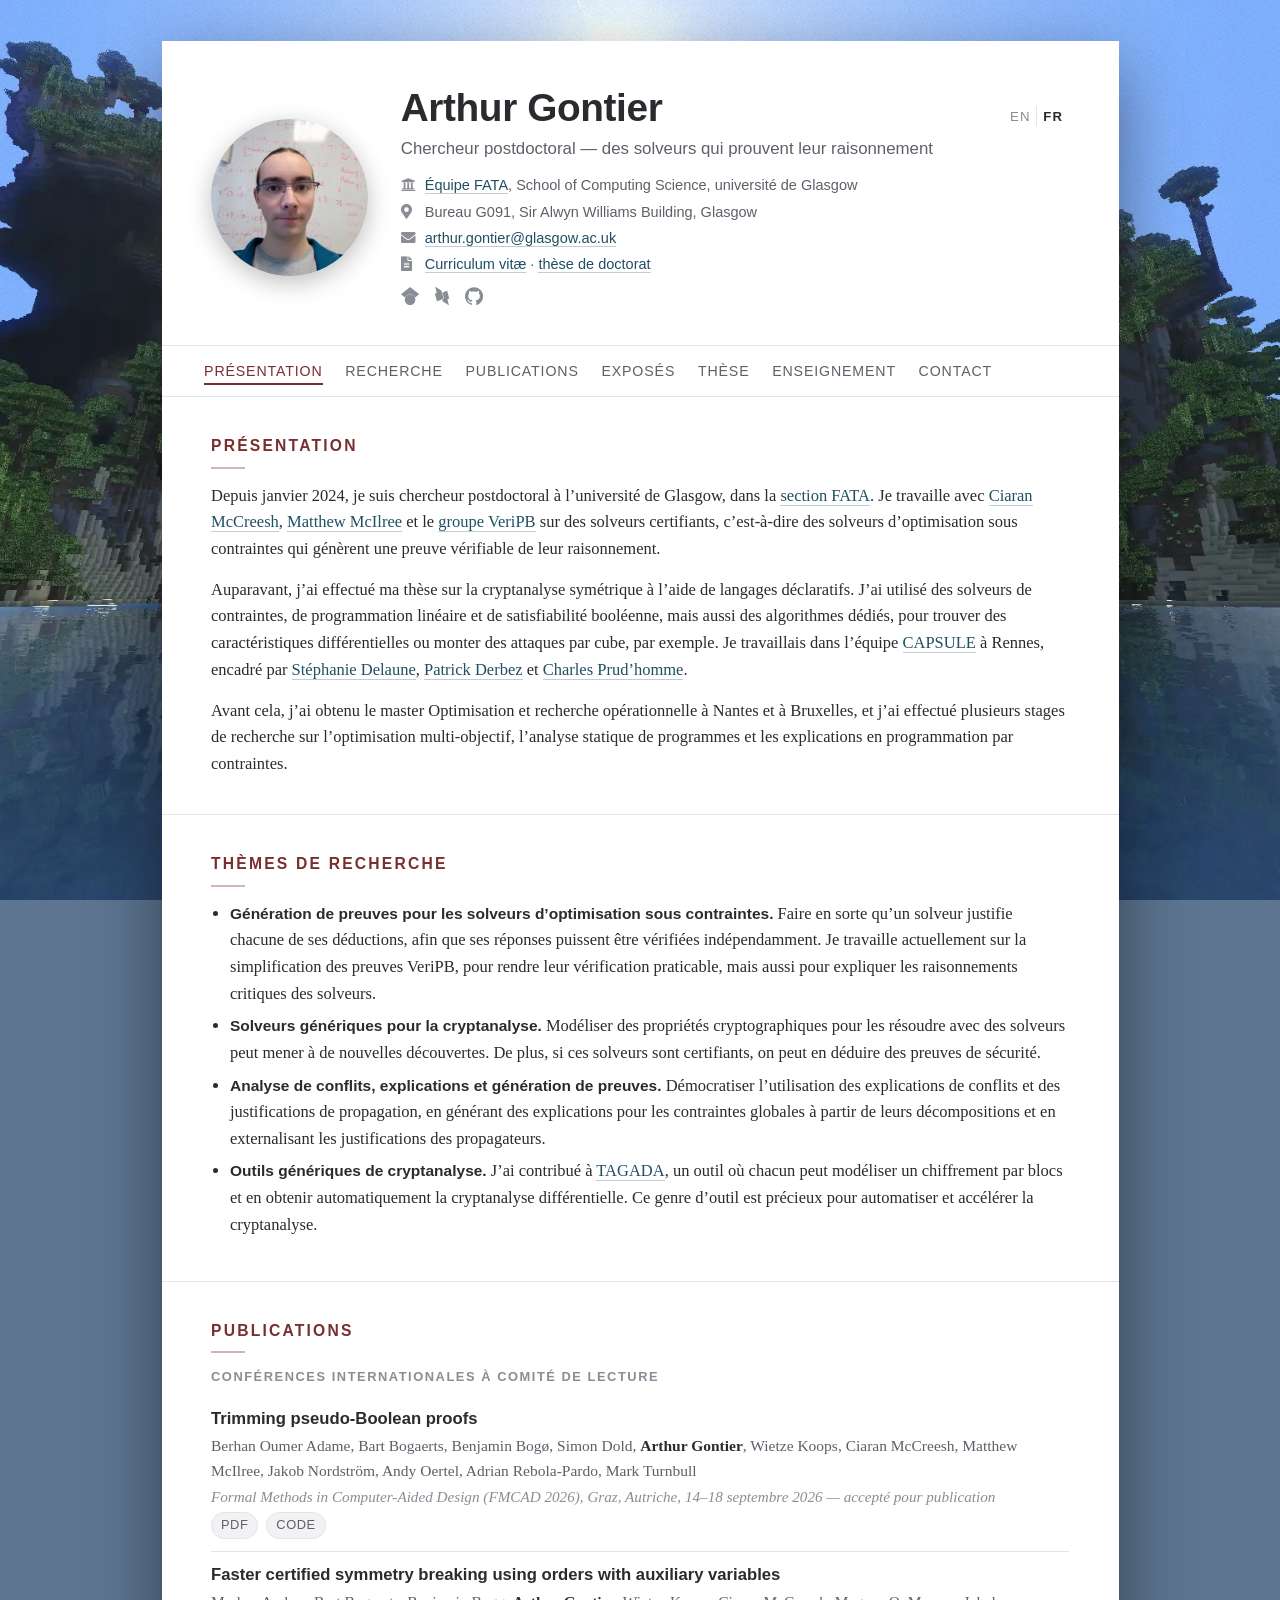
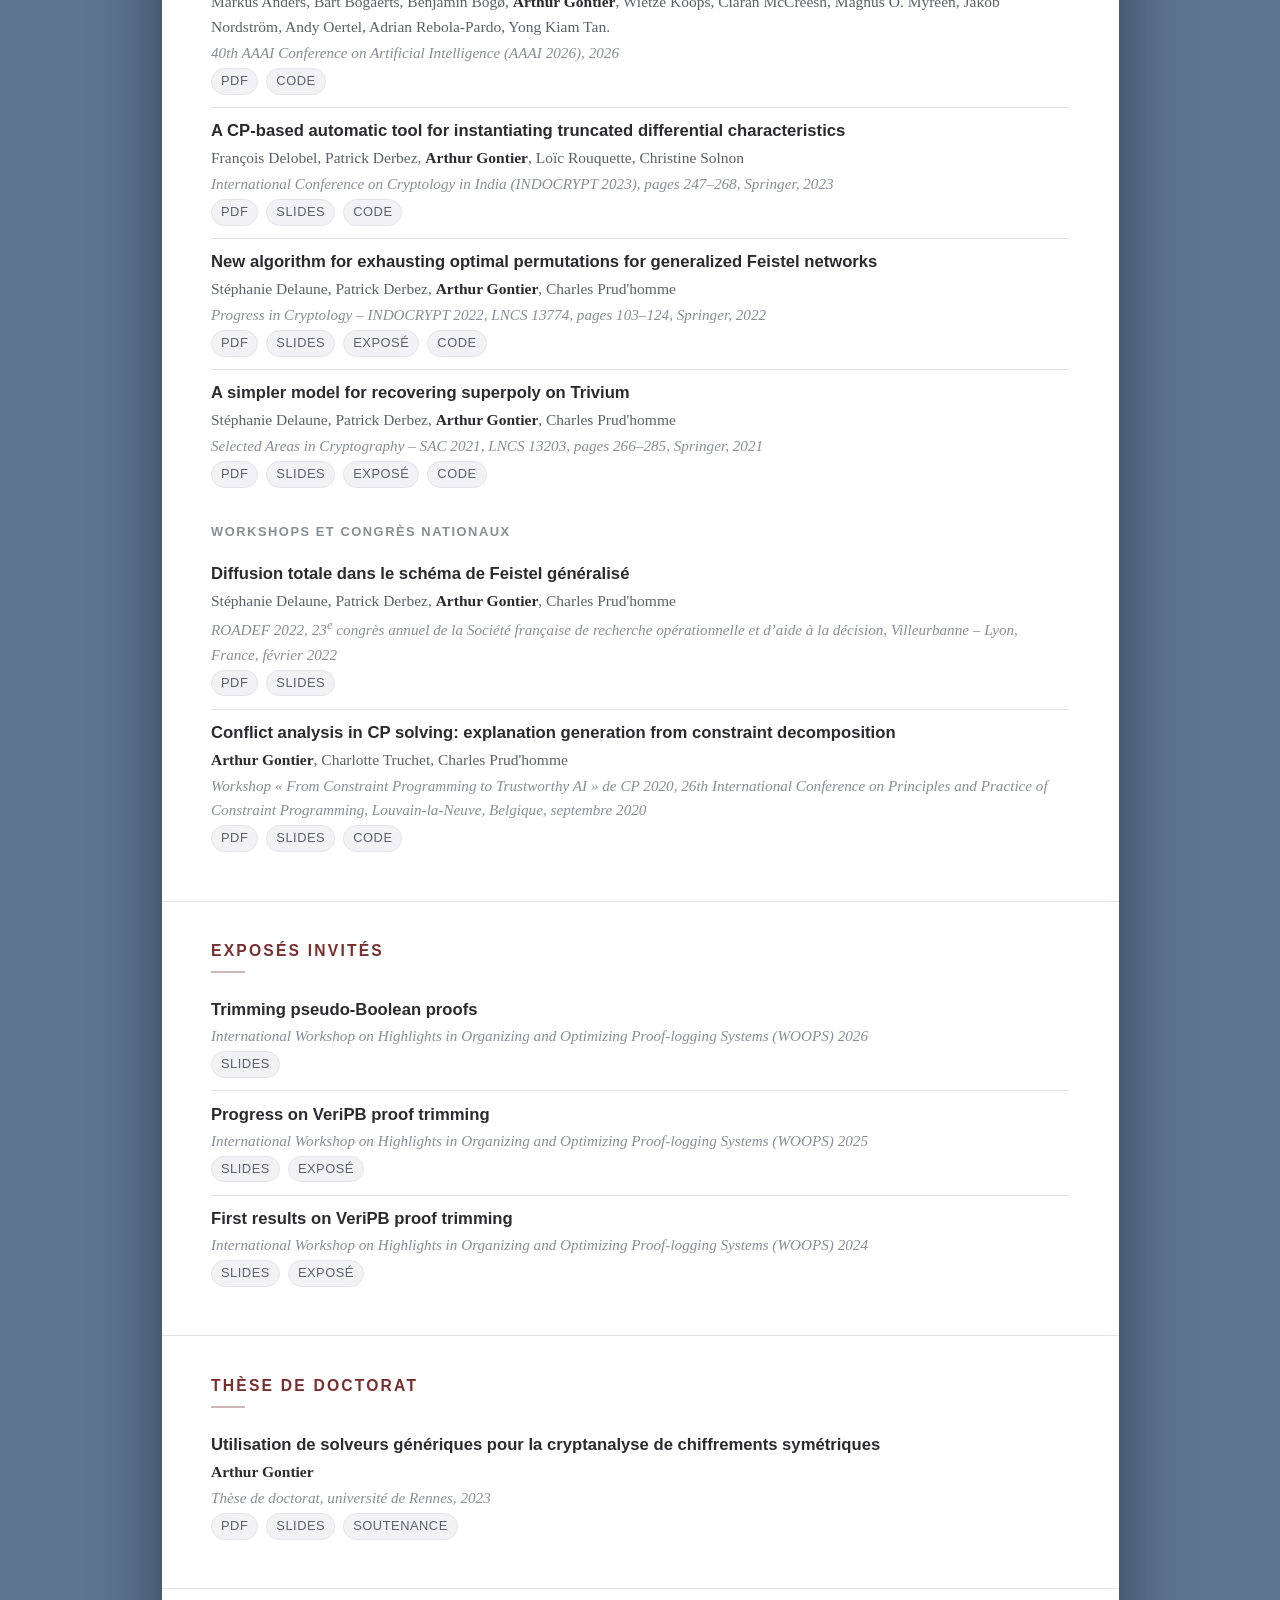
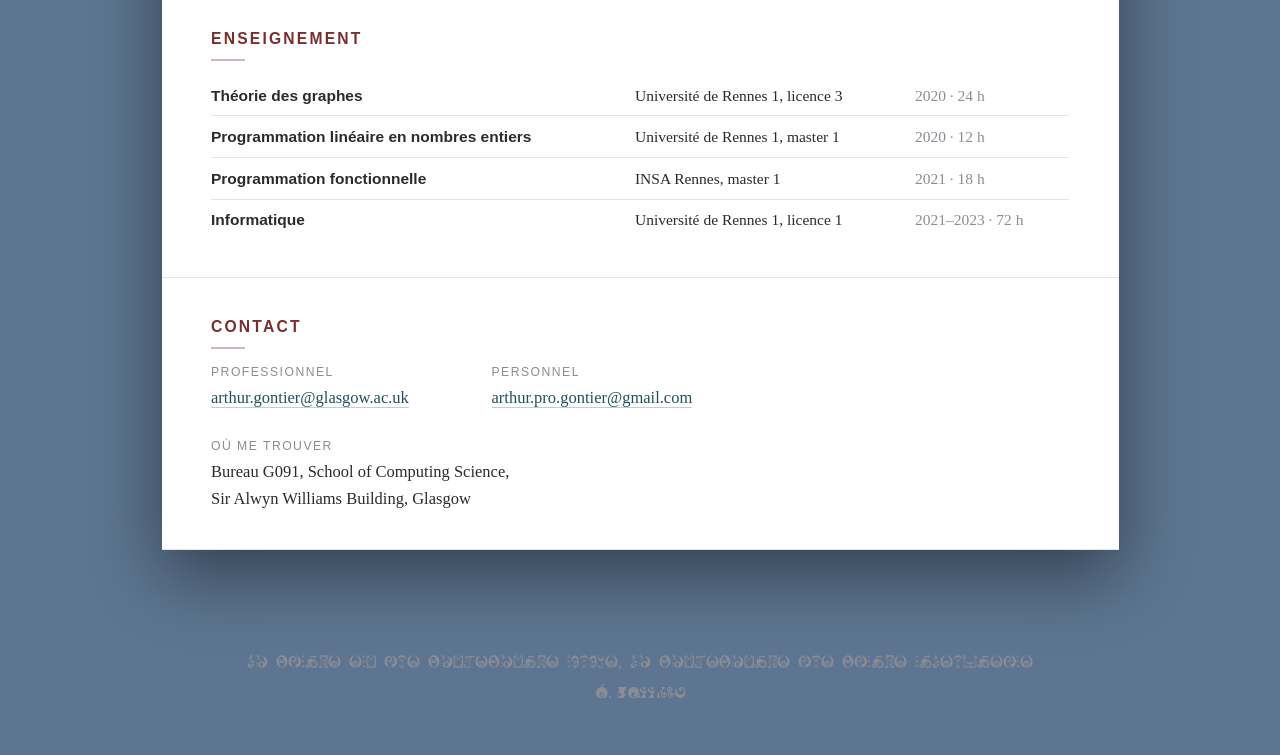
==== fr/index.html @ 50d7ab8a "optims" ====
<!DOCTYPE HTML>
<html lang="fr">
<head>
<title>Arthur Gontier</title>
<meta charset="utf-8" />
<meta name="viewport" content="width=device-width, initial-scale=1" />
<meta name="description" content="Arthur Gontier - chercheur postdoctoral, section FATA, université de Glasgow. Solveurs de contraintes, preuves vérifiables, cryptanalyse." />
<link rel="canonical" href="https://arthurgontierpro.github.io/fr/" />
<link rel="alternate" hreflang="en" href="https://arthurgontierpro.github.io/" />
<link rel="alternate" hreflang="fr" href="https://arthurgontierpro.github.io/fr/" />
<link rel="alternate" hreflang="x-default" href="https://arthurgontierpro.github.io/" />

<meta property="og:type" content="profile" />
<meta property="og:site_name" content="Arthur Gontier" />
<meta property="og:url" content="https://arthurgontierpro.github.io/fr/" />
<meta property="og:title" content="Arthur Gontier" />
<meta property="og:description" content="Chercheur postdoctoral, section FATA, université de Glasgow. Solveurs de contraintes, preuves vérifiables, cryptanalyse." />
<meta property="og:image" content="https://arthurgontierpro.github.io/images/me.jpg" />
<meta property="og:image:width" content="480" />
<meta property="og:image:height" content="360" />
<meta property="og:image:alt" content="Arthur Gontier" />
<meta property="og:locale" content="fr_FR" />
<meta property="og:locale:alternate" content="en_GB" />
<meta property="profile:first_name" content="Arthur" />
<meta property="profile:last_name" content="Gontier" />
<meta name="twitter:card" content="summary" />
<meta name="twitter:title" content="Arthur Gontier" />
<meta name="twitter:description" content="Chercheur postdoctoral, section FATA, université de Glasgow. Solveurs de contraintes, preuves vérifiables, cryptanalyse." />
<meta name="twitter:image" content="https://arthurgontierpro.github.io/images/me.jpg" />
<meta name="twitter:image:alt" content="Arthur Gontier" />

<script>
/* Runs before anything is painted. Adding .js is what switches on the entrance
   animations, so a browser without scripting shows the page as-is instead of a
   blank sheet. The timer is the second half of that guarantee: the reveal
   script at the end of <body> clears it, so if that script never runs to
   completion the page un-hides itself anyway. */
(function (d) {
	var h = d.documentElement;
	h.className = h.className ? h.className + ' js' : 'js';
	window.__revealFailsafe = setTimeout(function () { h.className += ' reveal-all'; }, 3000);
})(document);
</script>

<link rel="stylesheet" href="../assets/css/fontawesome-all.min.css" />
<style>

/* ------------------------------------------------------------------ fonts */

@font-face { font-family: 'mm'; src: url(../assets/css/MadokaMusical.ttf) format('truetype'); font-display: swap; }
@font-face { font-family: 'mr'; src: url(../assets/css/runes.ttf) format('truetype'); font-display: swap; }

/* ------------------------------------------------------------------ base  */

:root {
	--sheet:      #ffffff;
	--ink:        #2b2b2f;
	--ink-soft:   #5d6068;
	--ink-faint:  #8a8d95;
	--rule:       #e3e4e8;
	--accent:     #7a2f2f;
	--accent-alt: #1f4f63;
	--tag:        #f2f2f4;
	--maxw:       58em;
}

* { box-sizing: border-box; }

html { scroll-behavior: smooth; scroll-padding-top: 4.5em; }

body {
	margin: 0;
	/* Painted immediately (average colour of bg.jpg) so the page is never
	   blank while the photo downloads on a slow connection. */
	background-color: #5d7591;
	background-image: url("../assets/css/images/overlay.png"), url("../assets/css/images/bg.jpg");
	background-repeat: repeat, no-repeat;
	background-size: auto, cover;
	background-attachment: fixed;
	background-position: center;
	font-family: Georgia, 'Times New Roman', serif;
	font-size: 16.5px;
	line-height: 1.62;
	color: var(--ink);
	-webkit-text-size-adjust: 100%;
}

/* Serve WebP (~135K vs ~198K) where the browser supports it. Declared as an
   override so browsers without image-set() keep the JPEG above. */
@supports (background-image: image-set(url("../assets/css/images/bg.webp") type("image/webp"))) {
	body {
		background-image:
			url("../assets/css/images/overlay.png"),
			image-set(url("../assets/css/images/bg.webp") type("image/webp"),
			          url("../assets/css/images/bg.jpg")  type("image/jpeg"));
	}
}

/* Phones/tablets: a 1024px-wide copy (~32K WebP / ~52K JPEG) is plenty at these
   viewport sizes, and background-attachment:fixed is dropped because it forces
   a full-screen repaint on every scroll frame on mobile GPUs. */
@media screen and (max-width: 980px) {
	body {
		background-image: url("../assets/css/images/overlay.png"), url("../assets/css/images/bg-small.jpg");
		background-attachment: scroll;
	}
}

@supports (background-image: image-set(url("../assets/css/images/bg.webp") type("image/webp"))) {
	@media screen and (max-width: 980px) {
		body {
			background-image:
				url("../assets/css/images/overlay.png"),
				image-set(url("../assets/css/images/bg-small.webp") type("image/webp"),
				          url("../assets/css/images/bg-small.jpg")  type("image/jpeg"));
		}
	}
}

/* Users who have asked their browser to save data get the flat colour only. */
@media (prefers-reduced-data: reduce) {
	body { background-image: url("../assets/css/images/overlay.png"); }
}

@media screen and (max-width: 736px) { body { font-size: 15.5px; } }

a { color: var(--accent-alt); text-decoration: none; border-bottom: 1px solid rgba(31,79,99,0.28); }
a:hover { color: var(--accent); border-bottom-color: rgba(122,47,47,0.5); }

h1, h2, h3 { font-family: 'Helvetica Neue', Helvetica, Arial, sans-serif; font-weight: 600; letter-spacing: -0.01em; }

/* ------------------------------------------------------------------ shell */

#sheet {
	max-width: var(--maxw);
	margin: 2.5em auto 3.5em auto;
	background: var(--sheet);
	box-shadow: 0 1.5em 4em rgba(0,0,0,0.45);
	transition: opacity 0.9s ease-in-out, transform 0.9s ease-in-out;
}

/* The entrance animations start from opacity:0, so they are applied only once
   the inline head script has set .js on <html>. Without scripting the page is
   simply visible, rather than a permanently blank white sheet. */
html.js #sheet { opacity: 0; transform: translateY(0.6em); }
html.js body.is-ready #sheet { opacity: 1; transform: none; }

@media screen and (max-width: 980px) { #sheet { margin: 0 auto; } }

/* ------------------------------------------------------------------ header */

header.masthead .identity { flex: 1 1 auto; min-width: 0; }

header.masthead {
	display: flex;
	align-items: center;
	gap: 2em;
	padding: 2.75em 3em 2.25em 3em;
	border-bottom: 1px solid var(--rule);
}

header.masthead .portrait {
	position: relative;
	flex: 0 0 auto;
	width: 9.5em;
	height: 9.5em;
	border-radius: 50%;
	overflow: hidden;
	box-shadow: 0 0.4em 1.5em rgba(0,0,0,0.25);
}

header.masthead .portrait img {
	display: block; width: 100%; height: 100%;
	object-fit: cover; object-position: center;
	transition: transform 0.8s ease;
}

header.masthead .portrait:hover img { transform: scale(1.06); }

header.masthead .portrait:after {
	content: ''; position: absolute; inset: 0;
	background: url("../assets/css/images/overlay.png");
	opacity: 0.35; pointer-events: none;
}

header.masthead h1 {
	margin: 0 0 0.15em 0;
	font-size: 2.35em;
	line-height: 1.1;
}

header.masthead .role {
	margin: 0 0 0.7em 0;
	font-family: 'Helvetica Neue', Helvetica, Arial, sans-serif;
	font-size: 1.02em;
	color: var(--ink-soft);
}

header.masthead ul.facts {
	list-style: none;
	margin: 0; padding: 0;
	font-family: 'Helvetica Neue', Helvetica, Arial, sans-serif;
	font-size: 0.88em;
	color: var(--ink-soft);
}

header.masthead ul.facts li { margin: 0.2em 0; }

header.masthead ul.facts li.idlinks { display: flex; align-items: center; gap: 0.95em; margin-top: 0.7em; }

header.masthead ul.facts li.idlinks a {
	display: block;
	border: none;
	color: var(--ink-faint);
	transition: color 0.25s ease, transform 0.25s ease;
}

header.masthead ul.facts li.idlinks a:hover { color: var(--accent); transform: translateY(-2px); }

header.masthead ul.facts li.idlinks svg {
	display: block;
	width: 1.25em;
	height: 1.25em;
	fill: currentColor;
}
header.masthead ul.facts li .fas, header.masthead ul.facts li .far { color: var(--ink-faint); width: 1.2em; margin-right: 0.45em; }

/* ------------------------------------------------------------------ nav */

nav#nav {
	position: sticky; top: 0; z-index: 10;
	display: flex; flex-wrap: wrap;
	gap: 0.25em 1.6em;
	padding: 0.75em 3em;
	background: rgba(255,255,255,0.96);
	backdrop-filter: blur(6px);
	border-bottom: 1px solid var(--rule);
	font-family: 'Helvetica Neue', Helvetica, Arial, sans-serif;
	font-size: 0.86em;
	letter-spacing: 0.06em;
	text-transform: uppercase;
}

nav#nav a {
	position: relative;
	color: var(--ink-soft);
	border: none;
	padding: 0.2em 0;
}

nav#nav a:after {
	content: ''; position: absolute; left: 0; bottom: 0;
	height: 2px; width: 100%;
	background: var(--accent);
	transform: scaleX(0); transform-origin: left;
	transition: transform 0.35s ease;
}

nav#nav a:hover, nav#nav a.active { color: var(--accent); }
nav#nav a:hover:after, nav#nav a.active:after { transform: scaleX(1); }

/* ------------------------------------------------------------------ language switch */

.namerow {
	display: flex;
	align-items: baseline;
	justify-content: space-between;
	gap: 1em;
}

#lang { display: flex; align-items: baseline; flex: 0 0 auto; }

#lang a {
	font-family: 'Helvetica Neue', Helvetica, Arial, sans-serif;
	font-size: 0.8em;
	/* <a> inherits the body line-height where a <button> used the UA default;
	   without this the separator rule between EN and FR grows taller. */
	line-height: normal;
	letter-spacing: 0.08em;
	background: none;
	border: none;
	padding: 0.2em 0.45em;
	color: var(--ink-faint);
	cursor: pointer;
	transition: color 0.25s ease;
}

#lang a + a { border-left: 1px solid var(--rule); }
#lang a:hover { color: var(--accent); border-bottom: none; }
#lang a.active { color: var(--ink); font-weight: 600; }

@media screen and (max-width: 736px) { .namerow { justify-content: center; gap: 0.8em; } }

/* ------------------------------------------------------------------ sections */

section {
	padding: 2.2em 3em;
	border-bottom: 1px solid var(--rule);
	transition: opacity 0.7s ease-out, transform 0.7s ease-out;
}

html.js section { opacity: 0; transform: translateY(1.1em); }
html.js section.revealed { opacity: 1; transform: none; }
html.js body.no-anim section { opacity: 1; transform: none; }

/* Failsafe: armed by the head script, disarmed only when the reveal script has
   run to completion. If that script throws, is blocked, or never loads, this
   shows the whole page a few seconds later instead of leaving it blank. */
html.reveal-all #sheet,
html.reveal-all section { opacity: 1 !important; transform: none !important; }

section > h2 {
	margin: 0 0 0.9em 0;
	font-size: 0.95em;
	text-transform: uppercase;
	letter-spacing: 0.14em;
	color: var(--accent);
}

section > h2:after {
	content: '';
	display: block;
	width: 2.2em; height: 2px;
	margin-top: 0.5em;
	background: var(--accent);
	opacity: 0.35;
}

section p { margin: 0 0 0.85em 0; }
section p:last-child { margin-bottom: 0; }

ul.interests { margin: 0; padding-left: 1.15em; }
ul.interests li { margin: 0.35em 0; }
ul.interests li b { font-family: 'Helvetica Neue', Helvetica, Arial, sans-serif; font-size: 0.94em; }

/* ------------------------------------------------------------------ publications */

ol.pubs { list-style: none; margin: 0; padding: 0; }

/* Group headings inside a section: clearly subordinate to the section's own h2,
   which is why they are smaller and faint rather than accent-coloured. */
section > h3 {
	margin: 1.75em 0 0.6em 0;
	font-family: 'Helvetica Neue', Helvetica, Arial, sans-serif;
	font-weight: 600;
	font-size: 0.78em;
	text-transform: uppercase;
	letter-spacing: 0.12em;
	color: var(--ink-faint);
}

section > h3:first-of-type { margin-top: 0; }

ol.pubs > li {
	position: relative;
	padding: 0.75em 0 0.75em 0;
	border-top: 1px solid var(--rule);
	transition: background 0.25s ease;
}

ol.pubs > li:first-child { border-top: none; }
ol.pubs > li:hover { background: #fbfbfc; }

.pub-title {
	display: block;
	font-family: 'Helvetica Neue', Helvetica, Arial, sans-serif;
	font-weight: 600;
	font-size: 1.01em;
	line-height: 1.35;
	margin-bottom: 0.15em;
}

.pub-authors { display: block; font-size: 0.94em; color: var(--ink-soft); }
.pub-authors .me { color: var(--ink); font-weight: bold; }
.pub-venue { display: block; font-size: 0.92em; color: var(--ink-faint); font-style: italic; margin-top: 0.1em; }

.pub-links { margin-top: 0.4em; font-family: 'Helvetica Neue', Helvetica, Arial, sans-serif; font-size: 0.78em; }

.pub-links a {
	display: inline-block;
	margin: 0.18em 0.35em 0 0;
	padding: 0.15em 0.7em;
	border: 1px solid var(--rule);
	border-radius: 2em;
	background: var(--tag);
	color: var(--ink-soft);
	letter-spacing: 0.04em;
	text-transform: uppercase;
	transition: background 0.2s ease, color 0.2s ease, border-color 0.2s ease, transform 0.2s ease;
}

.pub-links a:hover {
	background: var(--accent);
	border-color: var(--accent);
	color: #fff;
	transform: translateY(-1px);
}

/* ------------------------------------------------------------------ teaching table */

table.teaching { width: 100%; border-collapse: collapse; font-size: 0.94em; }
table.teaching td { padding: 0.5em 0.8em 0.5em 0; border-bottom: 1px solid var(--rule); vertical-align: top; }
table.teaching tr:last-child td { border-bottom: none; }
table.teaching td.course { font-family: 'Helvetica Neue', Helvetica, Arial, sans-serif; font-weight: 600; }
table.teaching td.meta { color: var(--ink-faint); white-space: nowrap; }

/* ------------------------------------------------------------------ contact */

.contact-grid { display: flex; flex-wrap: wrap; gap: 1.5em 3em; }
.contact-grid div { min-width: 14em; }
.contact-grid .label {
	display: block;
	font-family: 'Helvetica Neue', Helvetica, Arial, sans-serif;
	font-size: 0.74em; text-transform: uppercase; letter-spacing: 0.12em;
	color: var(--ink-faint); margin-bottom: 0.2em;
}

/* ------------------------------------------------------------------ footer */

#footer {
	padding: 1.6em 3em 2em 3em;
	text-align: center;
	color: var(--ink-faint);
	font-size: 0.95em;
}

#footer .quote { font-family: 'mm'; line-height: 1.9; }
#footer .quote i { font-family: 'mr'; font-style: normal; }

/* ------------------------------------------------------------------ top link */

#totop {
	position: fixed; right: 1.4em; bottom: 1.4em; z-index: 20;
	width: 2.6em; height: 2.6em; line-height: 2.6em;
	text-align: center;
	background: rgba(0,0,0,0.62);
	color: #fff; border: none; border-radius: 50%;
	opacity: 0; pointer-events: none;
	transition: opacity 0.4s ease, transform 0.4s ease, background 0.25s ease;
	transform: translateY(0.6em);
}

#totop.show { opacity: 1; pointer-events: auto; transform: none; }
#totop:hover { background: var(--accent); color: #fff; }

/* ------------------------------------------------------------------ small screens */

@media screen and (max-width: 736px) {
	header.masthead { flex-direction: column; text-align: center; gap: 1.2em; padding: 2em 1.5em 1.5em 1.5em; }
	header.masthead ul.facts { text-align: left; display: inline-block; }
	nav#nav { padding: 0.6em 1.5em; gap: 0.2em 1.1em; font-size: 0.78em; }
	section, #footer { padding-left: 1.5em; padding-right: 1.5em; }
}

@media (prefers-reduced-motion: reduce) {
	html { scroll-behavior: auto; }
	html #sheet, html section,
	html.js #sheet, html.js section { transition: none; opacity: 1; transform: none; }
}

</style>
</head>
<body class="is-preload">

<div id="sheet">

	<!-- Masthead -->
	<header class="masthead">
		<div class="portrait"><picture>
			<source srcset="../images/me.webp" type="image/webp" />
			<img src="../images/me.jpg" alt="Arthur Gontier" width="480" height="360" decoding="async" />
		</picture></div>
		<div class="identity">
			<div class="namerow">
				<h1>Arthur Gontier</h1>
				<span id="lang"><a href="../" hreflang="en">EN</a><a href="./" hreflang="fr" class="active" aria-current="page">FR</a></span>
			</div>
			<p class="role">Chercheur postdoctoral &mdash; des solveurs qui prouvent leur raisonnement</p>
			<ul class="facts">
				<li><span class="fas fa-university"></span><a href="https://www.gla.ac.uk/schools/computing/research/researchsections/fata-section/">&Eacute;quipe FATA</a>, School of Computing Science, universit&eacute; de Glasgow</li>
				<li><span class="fas fa-map-marker-alt"></span>Bureau G091, Sir Alwyn Williams Building, Glasgow</li>
				<li><span class="fas fa-envelope"></span><a href="mailto:arthur.gontier@glasgow.ac.uk">arthur.gontier@glasgow.ac.uk</a></li>
				<li><span class="fas fa-file-alt"></span><a href="../pdf/CV.pdf">Curriculum vit&aelig;</a> &middot; <a href="https://ged.univ-rennes1.fr/nuxeo/site/esupversions/d53e58d8-c471-46ff-90b6-c5138ef141b2?inline">th&egrave;se de doctorat</a></li>
				<li class="idlinks">
					<a href="https://scholar.google.com/citations?user=yz2kLeUAAAAJ&amp;hl=fr&amp;oi=ao" title="Google Scholar" aria-label="Google Scholar"><svg viewBox="0 0 24 24" role="img" aria-hidden="true" focusable="false"><path d="M5.242 13.769L0 9.5 12 0l12 9.5-5.242 4.269C17.548 11.249 14.978 9.5 12 9.5c-2.977 0-5.548 1.748-6.758 4.269zM12 10a7 7 0 1 0 0 14 7 7 0 0 0 0-14z"/></svg></a>
					<a href="https://dblp.org/pid/303/4357.html" title="DBLP" aria-label="DBLP"><svg viewBox="0 0 24 24" role="img" aria-hidden="true" focusable="false"><path d="M3.075.002c-.096.013-.154.092-.094.31L4.97 7.73 3.1 8.6s-.56.26-.4.85l2.45 9.159s.16.59.72.33l6.169-2.869 1.3-.61s.52-.24.42-.79l-.01-.06-1.13-4.22-.658-2.45-.672-2.49v-.04s-.16-.59-.84-1L3.5.141s-.265-.16-.425-.139zM18.324 5.03a.724.724 0 0 0-.193.06l-5.602 2.6.862 3.2 1.09 4.08.01.06c.05.47-.411.79-.411.79l-1.88.87.5 1.89.04.1c.07.17.28.6.81.91l6.95 4.269s.68.41.52-.17l-1.981-7.4 1.861-.86s.56-.26.4-.85L18.85 5.42s-.116-.452-.526-.39z"/></svg></a>
					<a href="https://github.com/ArthurGontierPro" title="GitHub" aria-label="GitHub"><svg viewBox="0 0 24 24" role="img" aria-hidden="true" focusable="false"><path d="M12 .297c-6.63 0-12 5.373-12 12 0 5.303 3.438 9.8 8.205 11.385.6.113.82-.258.82-.577 0-.285-.01-1.04-.015-2.04-3.338.724-4.042-1.61-4.042-1.61C4.422 18.07 3.633 17.7 3.633 17.7c-1.087-.744.084-.729.084-.729 1.205.084 1.838 1.236 1.838 1.236 1.07 1.835 2.809 1.305 3.495.998.108-.776.417-1.305.76-1.605-2.665-.3-5.466-1.332-5.466-5.93 0-1.31.465-2.38 1.235-3.22-.135-.303-.54-1.523.105-3.176 0 0 1.005-.322 3.3 1.23.96-.267 1.98-.399 3-.405 1.02.006 2.04.138 3 .405 2.28-1.552 3.285-1.23 3.285-1.23.645 1.653.24 2.873.12 3.176.765.84 1.23 1.91 1.23 3.22 0 4.61-2.805 5.625-5.475 5.92.42.36.81 1.096.81 2.22 0 1.606-.015 2.896-.015 3.286 0 .315.21.69.825.57C20.565 22.092 24 17.592 24 12.297c0-6.627-5.373-12-12-12"/></svg></a>
				</li>
			</ul>
		</div>
	</header>

	<!-- Nav -->
	<nav id="nav">
		<a href="#about">Pr&eacute;sentation</a>
		<a href="#research">Recherche</a>
		<a href="#publications">Publications</a>
		<a href="#talks">Expos&eacute;s</a>
		<a href="#phd">Th&egrave;se</a>
		<a href="#teaching">Enseignement</a>
		<a href="#contact">Contact</a>
	</nav>

	<!-- About -->
	<section id="about">
		<h2>Pr&eacute;sentation</h2>
		<p>Depuis janvier 2024, je suis chercheur postdoctoral &agrave; l&rsquo;universit&eacute; de Glasgow, dans la <a href="https://www.gla.ac.uk/schools/computing/research/researchsections/fata-section/">section FATA</a>. Je travaille avec <a href="https://ciaranm.github.io/">Ciaran McCreesh</a>, <a href="https://matthewmcilree.com/">Matthew McIlree</a> et le <a href="https://veripb.github.io/">groupe VeriPB</a> sur des solveurs certifiants, c&rsquo;est-&agrave;-dire des solveurs d&rsquo;optimisation sous contraintes qui g&eacute;n&egrave;rent une preuve v&eacute;rifiable de leur raisonnement.</p>
		<p>Auparavant, j&rsquo;ai effectu&eacute; ma th&egrave;se sur la cryptanalyse sym&eacute;trique &agrave; l&rsquo;aide de langages d&eacute;claratifs. J&rsquo;ai utilis&eacute; des solveurs de contraintes, de programmation lin&eacute;aire et de satisfiabilit&eacute; bool&eacute;enne, mais aussi des algorithmes d&eacute;di&eacute;s, pour trouver des caract&eacute;ristiques diff&eacute;rentielles ou monter des attaques par cube, par exemple. Je travaillais dans l&rsquo;&eacute;quipe <a href="https://team.inria.fr/capsule/">CAPSULE</a> &agrave; Rennes, encadr&eacute; par <a href="https://people.irisa.fr/Stephanie.Delaune/">St&eacute;phanie Delaune</a>, <a href="http://people.irisa.fr/Patrick.Derbez/">Patrick Derbez</a> et <a href="https://cprudhom.github.io/">Charles Prud&rsquo;homme</a>.</p>
		<p>Avant cela, j&rsquo;ai obtenu le master Optimisation et recherche op&eacute;rationnelle &agrave; Nantes et &agrave; Bruxelles, et j&rsquo;ai effectu&eacute; plusieurs stages de recherche sur l&rsquo;optimisation multi-objectif, l&rsquo;analyse statique de programmes et les explications en programmation par contraintes.</p>
	</section>

	<!-- Research -->
	<section id="research">
		<h2>Th&egrave;mes de recherche</h2>
		<ul class="interests">
			<li><b>G&eacute;n&eacute;ration de preuves pour les solveurs d&rsquo;optimisation sous contraintes.</b> Faire en sorte qu&rsquo;un solveur justifie chacune de ses d&eacute;ductions, afin que ses r&eacute;ponses puissent &ecirc;tre v&eacute;rifi&eacute;es ind&eacute;pendamment. Je travaille actuellement sur la simplification des preuves VeriPB, pour rendre leur v&eacute;rification praticable, mais aussi pour expliquer les raisonnements critiques des solveurs.</li>
			<li><b>Solveurs g&eacute;n&eacute;riques pour la cryptanalyse.</b> Mod&eacute;liser des propri&eacute;t&eacute;s cryptographiques pour les r&eacute;soudre avec des solveurs peut mener &agrave; de nouvelles d&eacute;couvertes. De plus, si ces solveurs sont certifiants, on peut en d&eacute;duire des preuves de s&eacute;curit&eacute;.</li>
			<li><b>Analyse de conflits, explications et g&eacute;n&eacute;ration de preuves.</b> D&eacute;mocratiser l&rsquo;utilisation des explications de conflits et des justifications de propagation, en g&eacute;n&eacute;rant des explications pour les contraintes globales &agrave; partir de leurs d&eacute;compositions et en externalisant les justifications des propagateurs.</li>
			<li><b>Outils g&eacute;n&eacute;riques de cryptanalyse.</b> J&rsquo;ai contribu&eacute; &agrave; <a href="https://gitlab.limos.fr/iia_lulibral/tagada">TAGADA</a>, un outil o&ugrave; chacun peut mod&eacute;liser un chiffrement par blocs et en obtenir automatiquement la cryptanalyse diff&eacute;rentielle. Ce genre d&rsquo;outil est pr&eacute;cieux pour automatiser et acc&eacute;l&eacute;rer la cryptanalyse.</li>
		</ul>
	</section>

	<!-- Publications -->
	<section id="publications">
		<h2>Publications</h2>

		<h3>Conf&eacute;rences internationales &agrave; comit&eacute; de lecture</h3>
		<ol class="pubs">

			<li>
				<span class="pub-title">Trimming pseudo-Boolean proofs</span>
				<span class="pub-authors">Berhan Oumer Adame, Bart Bogaerts, Benjamin Bog&oslash;, Simon Dold, <span class="me">Arthur Gontier</span>, Wietze Koops, Ciaran McCreesh, Matthew McIlree, Jakob Nordstr&ouml;m, Andy Oertel, Adrian Rebola&#8209;Pardo, Mark Turnbull</span>
				<span class="pub-venue">Formal Methods in Computer-Aided Design (FMCAD 2026), Graz, Autriche, 14&ndash;18 septembre 2026 &mdash; accept&eacute; pour publication</span>
				<span class="pub-links">
					<a href="https://jakobnordstrom.se/docs/publications/TrimmingPseudo-BooleanProofs_FMCAD.pdf">pdf</a>
					<a href="https://zenodo.org/records/20136181">code</a>
				</span>
			</li>

			<li>
				<span class="pub-title">Faster certified symmetry breaking using orders with auxiliary variables</span>
				<span class="pub-authors">Markus Anders, Bart Bogaerts, Benjamin Bog&oslash;, <span class="me">Arthur Gontier</span>, Wietze Koops, Ciaran McCreesh, Magnus O. Myreen, Jakob Nordstr&ouml;m, Andy Oertel, Adrian Rebola&#8209;Pardo, Yong Kiam Tan.</span>
				<span class="pub-venue">40th AAAI Conference on Artificial Intelligence (AAAI 2026), 2026</span>
				<span class="pub-links">
					<a href="https://ciaranm.github.io/papers/aaai2026-symmetries.pdf">pdf</a>
					<a href="https://github.com/markusa4/satsuma">code</a>
				</span>
			</li>

			<li>
				<span class="pub-title">A CP-based automatic tool for instantiating truncated differential characteristics</span>
				<span class="pub-authors">Fran&ccedil;ois Delobel, Patrick Derbez, <span class="me">Arthur Gontier</span>, Lo&iuml;c Rouquette, Christine Solnon</span>
				<span class="pub-venue">International Conference on Cryptology in India (INDOCRYPT 2023), pages 247&ndash;268, Springer, 2023</span>
				<span class="pub-links">
					<a href="https://eprint.iacr.org/2023/1831.pdf">pdf</a>
					<a href="../pdf/Slides2023TAGADA.pdf">slides</a>
					<a href="https://gitlab.com/tagada-framework/tagada">code</a>
				</span>
			</li>

			<li>
				<span class="pub-title">New algorithm for exhausting optimal permutations for generalized Feistel networks</span>
				<span class="pub-authors">St&eacute;phanie Delaune, Patrick Derbez, <span class="me">Arthur Gontier</span>, Charles Prud'homme</span>
				<span class="pub-venue">Progress in Cryptology &ndash; INDOCRYPT 2022, LNCS 13774, pages 103&ndash;124, Springer, 2022</span>
				<span class="pub-links">
					<a href="https://eprint.iacr.org/2023/023.pdf">pdf</a>
					<a href="../pdf/Slides2022Feistel.pdf">slides</a>
					<a href="https://www.youtube.com/live/6canW5at3e4?feature=share&amp;t=1534">exposé</a>
					<a href="https://gitlab.inria.fr/agontier/ANewAlgoForGFN">code</a>
				</span>
			</li>

			<li>
				<span class="pub-title">A simpler model for recovering superpoly on Trivium</span>
				<span class="pub-authors">St&eacute;phanie Delaune, Patrick Derbez, <span class="me">Arthur Gontier</span>, Charles Prud'homme</span>
				<span class="pub-venue">Selected Areas in Cryptography &ndash; SAC 2021, LNCS 13203, pages 266&ndash;285, Springer, 2021</span>
				<span class="pub-links">
					<a href="https://eprint.iacr.org/2021/1191.pdf">pdf</a>
					<a href="../pdf/Slides2021Trivium.pdf">slides</a>
					<a href="https://youtu.be/UV7X9zJOJsw">exposé</a>
					<a href="https://gitlab.inria.fr/agontier/trivium-superpoly">code</a>
				</span>
			</li>

		</ol>

		<h3>Workshops et congr&egrave;s nationaux</h3>
		<ol class="pubs">

			<li>
				<span class="pub-title">Diffusion totale dans le sch&eacute;ma de Feistel g&eacute;n&eacute;ralis&eacute;</span>
				<span class="pub-authors">St&eacute;phanie Delaune, Patrick Derbez, <span class="me">Arthur Gontier</span>, Charles Prud'homme</span>
				<span class="pub-venue">ROADEF 2022, 23<sup>e</sup> congr&egrave;s annuel de la Soci&eacute;t&eacute; fran&ccedil;aise de recherche op&eacute;rationnelle et d&rsquo;aide &agrave; la d&eacute;cision, Villeurbanne &ndash; Lyon, France, f&eacute;vrier 2022</span>
				<span class="pub-links">
					<a href="https://hal.science/hal-03595277v1/document">pdf</a>
					<a href="../pdf/Slides2022ROADEF.pdf">slides</a>
				</span>
			</li>

			<li>
				<span class="pub-title">Conflict analysis in CP solving: explanation generation from constraint decomposition</span>
				<span class="pub-authors"><span class="me">Arthur Gontier</span>, Charlotte Truchet, Charles Prud'homme</span>
				<span class="pub-venue">Workshop &laquo;&nbsp;From Constraint Programming to Trustworthy AI&nbsp;&raquo; de CP 2020, 26th International Conference on Principles and Practice of Constraint Programming, Louvain-la-Neuve, Belgique, septembre 2020</span>
				<span class="pub-links">
					<a href="https://hal.science/hal-03179630v1/document">pdf</a>
					<a href="../pdf/Slides2023ROADEF.pdf">slides</a>
					<a href="https://github.com/ArthurGontierPro/Explaining-Global-Constraints-from-Decompositions">code</a>
				</span>
			</li>

		</ol>
	</section>

	<!-- Talks -->
	<section id="talks">
		<h2>Expos&eacute;s invit&eacute;s</h2>
		<ol class="pubs">
			<li>
				<span class="pub-title">Trimming pseudo-Boolean proofs</span>
				<span class="pub-venue">International Workshop on Highlights in Organizing and Optimizing Proof-logging Systems (WOOPS) 2026</span>
				<span class="pub-links">
					<a href="../pdf/Slides2026WOOPS.pdf">slides</a>
				</span>
			</li>
			<li>
				<span class="pub-title">Progress on VeriPB proof trimming</span>
				<span class="pub-venue">International Workshop on Highlights in Organizing and Optimizing Proof-logging Systems (WOOPS) 2025</span>
				<span class="pub-links">
					<a href="https://jakobnordstrom.se/WHOOPS25/slides/ArthurGontier.pdf">slides</a>
					<a href="https://youtu.be/LCgSG3CgfSI?si=UosExFefs8ZayO6G">exposé</a>
				</span>
			</li>
			<li>
				<span class="pub-title">First results on VeriPB proof trimming</span>
				<span class="pub-venue">International Workshop on Highlights in Organizing and Optimizing Proof-logging Systems (WOOPS) 2024</span>
				<span class="pub-links">
					<a href="https://jakobnordstrom.se/WHOOPS24/slides/ArthurGontier.pdf">slides</a>
					<a href="https://youtu.be/nCRxQUi-xrs?si=h8WxoOQUjxHEijkP">exposé</a>
				</span>
			</li>
		</ol>
	</section>

	<!-- PhD -->
	<section id="phd">
		<h2>Th&egrave;se de doctorat</h2>
		<ol class="pubs">
			<li>
				<span class="pub-title">Utilisation de solveurs g&eacute;n&eacute;riques pour la cryptanalyse de chiffrements sym&eacute;triques</span>
				<span class="pub-authors"><span class="me">Arthur Gontier</span></span>
				<span class="pub-venue">Th&egrave;se de doctorat, universit&eacute; de Rennes, 2023</span>
				<span class="pub-links">
					<a href="https://ged.univ-rennes1.fr/nuxeo/site/esupversions/d53e58d8-c471-46ff-90b6-c5138ef141b2?inline">pdf</a>
					<a href="../pdf/Slides2023PhD.pdf">slides</a>
					<a href="https://www.youtube.com/live/4HPEH43bKuc?si=TzZlYB9girkBYrjC&amp;t=4254">soutenance</a>
				</span>
			</li>
		</ol>
	</section>

	<!-- Teaching -->
	<section id="teaching">
		<h2>Enseignement</h2>
		<table class="teaching">
			<tr><td class="course">Th&eacute;orie des graphes</td><td>Universit&eacute; de Rennes 1, licence 3</td><td class="meta">2020 &middot; 24 h</td></tr>
			<tr><td class="course">Programmation lin&eacute;aire en nombres entiers</td><td>Universit&eacute; de Rennes 1, master 1</td><td class="meta">2020 &middot; 12 h</td></tr>
			<tr><td class="course">Programmation fonctionnelle</td><td>INSA Rennes, master 1</td><td class="meta">2021 &middot; 18 h</td></tr>
			<tr><td class="course">Informatique</td><td>Universit&eacute; de Rennes 1, licence 1</td><td class="meta">2021&ndash;2023 &middot; 72 h</td></tr>
		</table>
	</section>

	<!-- Contact -->
	<section id="contact">
		<h2>Contact</h2>
		<div class="contact-grid">
			<div>
				<span class="label">Professionnel</span>
				<a href="mailto:arthur.gontier@glasgow.ac.uk">arthur.gontier@glasgow.ac.uk</a>
			</div>
			<div>
				<span class="label">Personnel</span>
				<a href="mailto:arthur.pro.gontier@gmail.com">arthur.pro.gontier@gmail.com</a>
			</div>
			<div>
				<span class="label">O&ugrave; me trouver</span>
				<span>Bureau G091, School of Computing Science,<br />Sir Alwyn Williams Building, Glasgow</span>
			</div>
		</div>
	</section>
</div>
	<!-- Footer -->
	<div id="footer">
		<p class="quote">La musike est une mathematike sonore, la mathematike une musike silencieuse<br /><i>&Eacute;. Herriot</i></p>
	</div>

<a href="#" id="totop" class="fas fa-chevron-up" aria-label="Haut de page"></a>

<script>
(function () {
	var body = document.body;

	// Fade the sheet in. This script sits at the end of <body>, so the document is
	// already parsed; waiting for `load` would keep the page hidden behind any
	// slow image or webfont.
	setTimeout(function () { body.classList.remove('is-preload'); body.classList.add('is-ready'); }, 60);

	var sections = Array.prototype.slice.call(document.querySelectorAll('section'));
	var links = Array.prototype.slice.call(document.querySelectorAll('#nav a'));
	var totop = document.getElementById('totop');

	// Reveal sections as they scroll into view.
	if ('IntersectionObserver' in window) {
		var reveal = new IntersectionObserver(function (entries) {
			entries.forEach(function (e) {
				if (e.isIntersecting) { e.target.classList.add('revealed'); reveal.unobserve(e.target); }
			});
		}, { rootMargin: '0px 0px -8% 0px', threshold: 0.06 });
		sections.forEach(function (s) { reveal.observe(s); });
	} else {
		body.classList.add('no-anim');
	}

	// Highlight the section currently being read.
	function sync() {
		var line = window.innerHeight * 0.28;
		var current = sections[0];
		sections.forEach(function (s) { if (s.getBoundingClientRect().top <= line) current = s; });
		links.forEach(function (a) { a.classList.toggle('active', a.getAttribute('href') === '#' + current.id); });
		totop.classList.toggle('show', window.scrollY > 400);
	}

	var ticking = false;
	window.addEventListener('scroll', function () {
		if (ticking) return;
		ticking = true;
		window.requestAnimationFrame(function () { sync(); ticking = false; });
	}, { passive: true });
	window.addEventListener('resize', sync);
	sync();

	totop.addEventListener('click', function (e) {
		e.preventDefault();
		window.scrollTo({ top: 0, behavior: 'smooth' });
	});

	// Everything set up: the page can no longer get stuck hidden.
	clearTimeout(window.__revealFailsafe);
})();
</script>

</body>
</html>
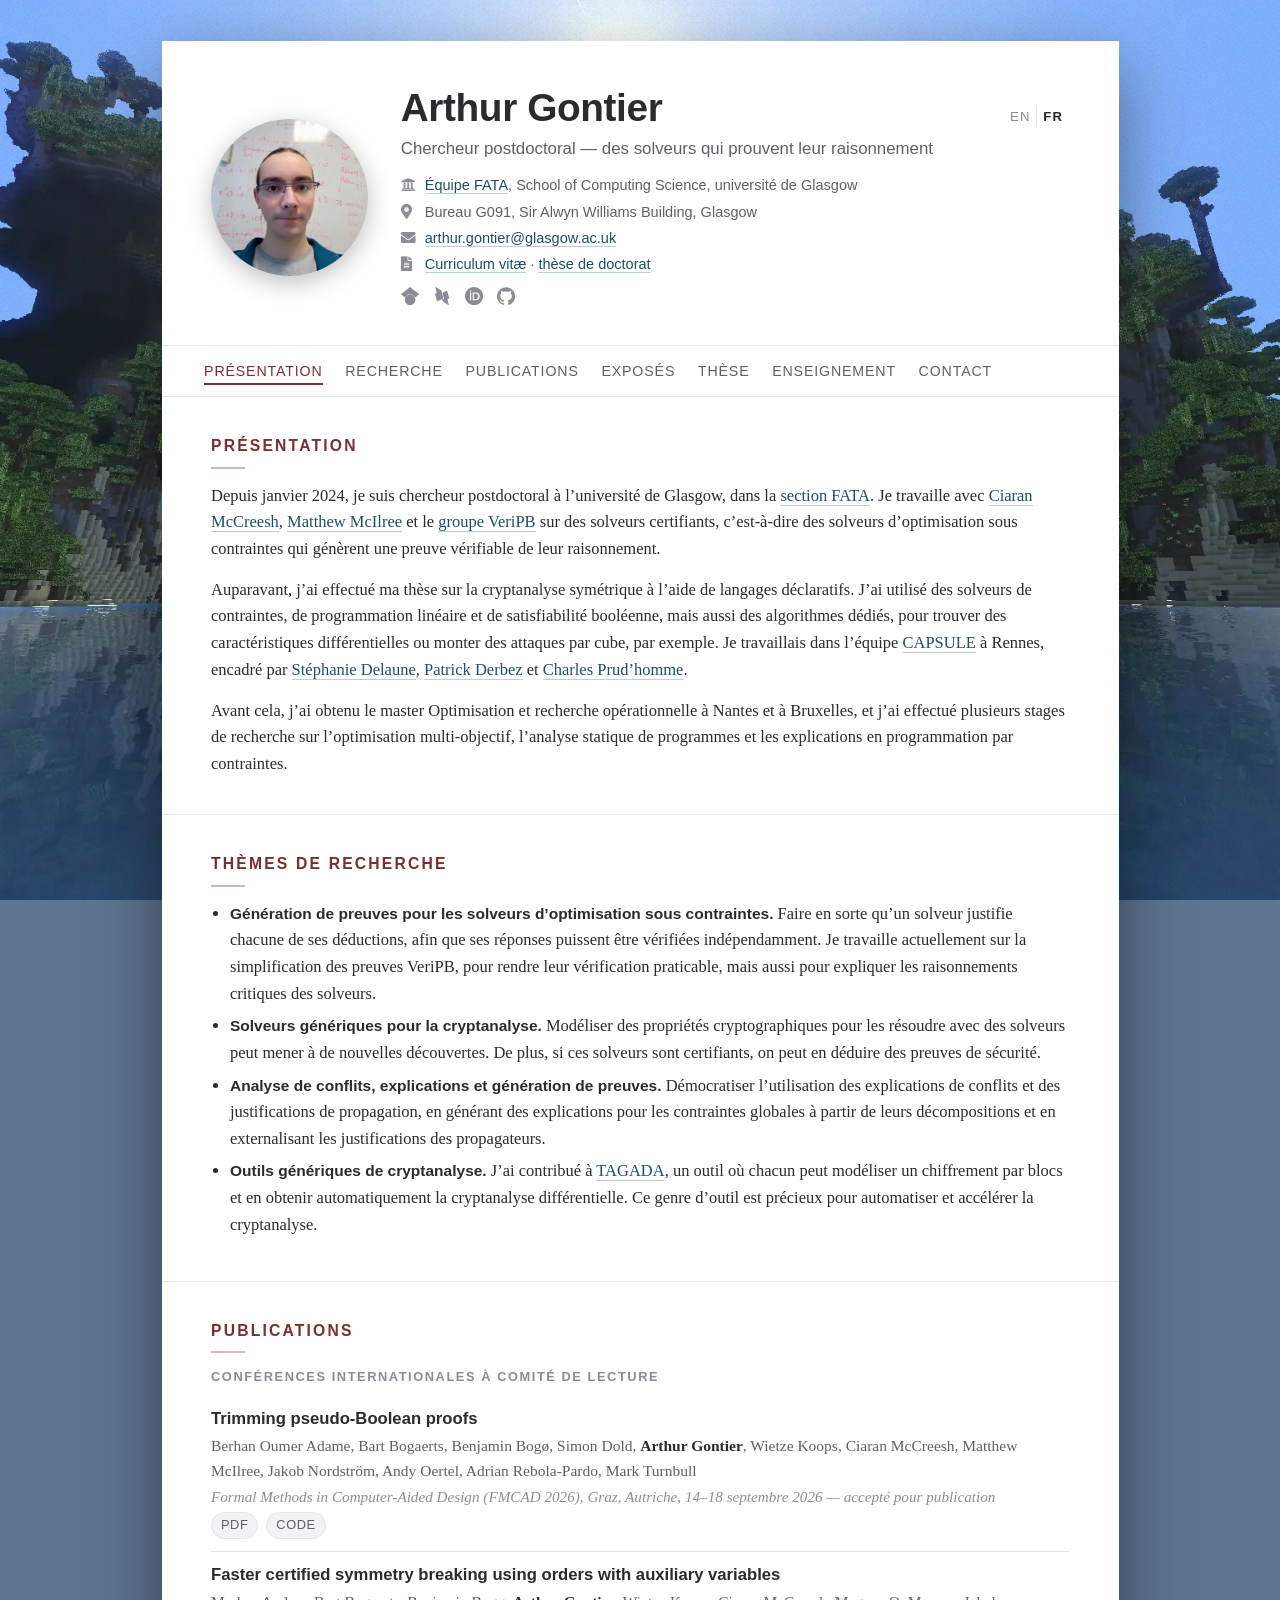
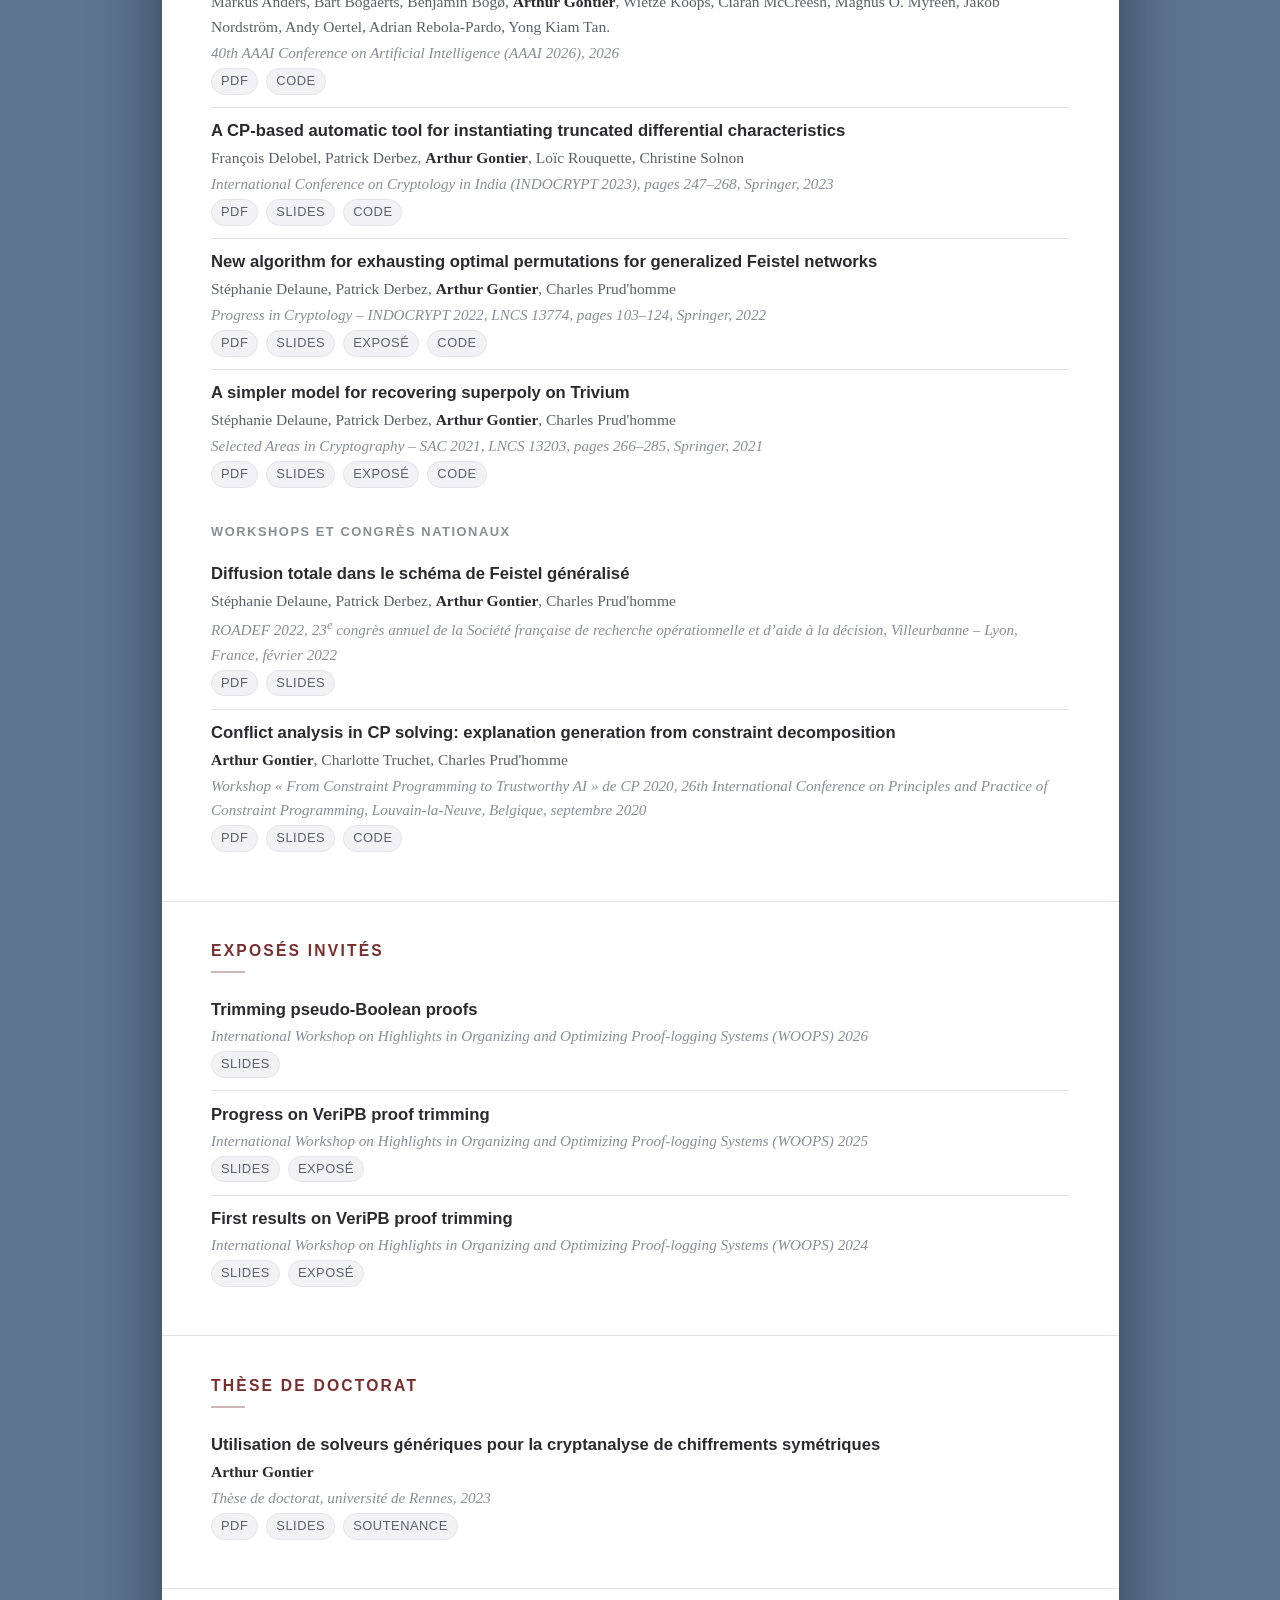
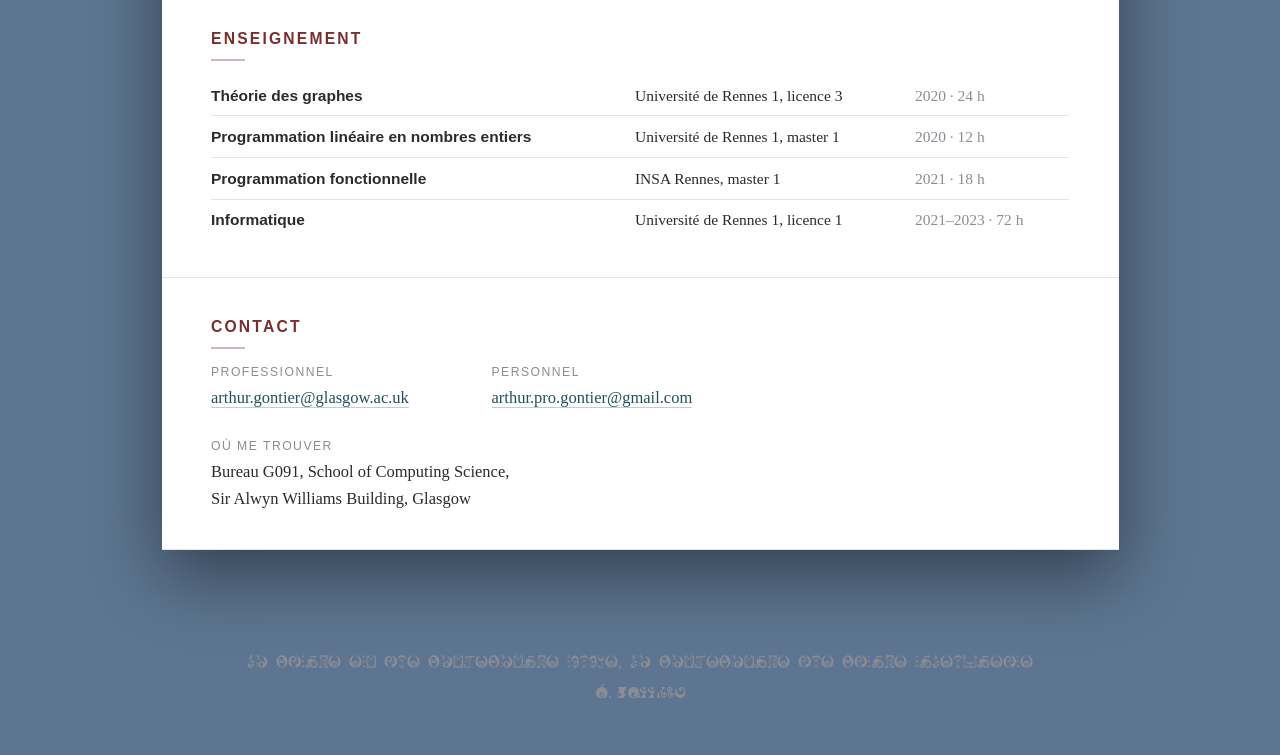
==== commit 92df005a: "cleaning and icon" ====
--- a/fr/index.html
+++ b/fr/index.html
@@ -5,6 +5,10 @@
 <meta charset="utf-8" />
 <meta name="viewport" content="width=device-width, initial-scale=1" />
 <meta name="description" content="Arthur Gontier - chercheur postdoctoral, section FATA, université de Glasgow. Solveurs de contraintes, preuves vérifiables, cryptanalyse." />
+<link rel="icon" href="../favicon.ico" sizes="16x16 32x32 48x48" />
+<link rel="icon" type="image/png" sizes="32x32" href="../favicon-32.png" />
+<link rel="icon" type="image/png" sizes="192x192" href="../favicon-192.png" />
+<link rel="apple-touch-icon" href="../apple-touch-icon.png" />
 <link rel="canonical" href="https://arthurgontierpro.github.io/fr/" />
 <link rel="alternate" hreflang="en" href="https://arthurgontierpro.github.io/" />
 <link rel="alternate" hreflang="fr" href="https://arthurgontierpro.github.io/fr/" />
@@ -484,6 +488,7 @@
 				<li class="idlinks">
 					<a href="https://scholar.google.com/citations?user=yz2kLeUAAAAJ&amp;hl=fr&amp;oi=ao" title="Google Scholar" aria-label="Google Scholar"><svg viewBox="0 0 24 24" role="img" aria-hidden="true" focusable="false"><path d="M5.242 13.769L0 9.5 12 0l12 9.5-5.242 4.269C17.548 11.249 14.978 9.5 12 9.5c-2.977 0-5.548 1.748-6.758 4.269zM12 10a7 7 0 1 0 0 14 7 7 0 0 0 0-14z"/></svg></a>
 					<a href="https://dblp.org/pid/303/4357.html" title="DBLP" aria-label="DBLP"><svg viewBox="0 0 24 24" role="img" aria-hidden="true" focusable="false"><path d="M3.075.002c-.096.013-.154.092-.094.31L4.97 7.73 3.1 8.6s-.56.26-.4.85l2.45 9.159s.16.59.72.33l6.169-2.869 1.3-.61s.52-.24.42-.79l-.01-.06-1.13-4.22-.658-2.45-.672-2.49v-.04s-.16-.59-.84-1L3.5.141s-.265-.16-.425-.139zM18.324 5.03a.724.724 0 0 0-.193.06l-5.602 2.6.862 3.2 1.09 4.08.01.06c.05.47-.411.79-.411.79l-1.88.87.5 1.89.04.1c.07.17.28.6.81.91l6.95 4.269s.68.41.52-.17l-1.981-7.4 1.861-.86s.56-.26.4-.85L18.85 5.42s-.116-.452-.526-.39z"/></svg></a>
+					<a href="https://orcid.org/0000-0002-9579-5584" title="ORCID" aria-label="ORCID"><svg viewBox="0 0 24 24" role="img" aria-hidden="true" focusable="false"><path fill-rule="evenodd" d="M12 0C5.372 0 0 5.372 0 12s5.372 12 12 12 12-5.372 12-12S18.628 0 12 0zM7.369 4.378c.525 0 .947.431.947.947 0 .525-.422.947-.947.947a.95.95 0 0 1-.947-.947c0-.516.422-.947.947-.947zm-.722 3.038h1.444v10.041H6.647V7.416zm3.562 0h3.9c3.712 0 5.344 2.653 5.344 5.025 0 2.578-2.016 5.025-5.325 5.025h-3.919V7.416zm1.444 1.303v7.444h2.297c2.359 0 3.588-1.444 3.588-3.722 0-2.081-1.088-3.722-3.588-3.722h-2.297z"/></svg></a>
 					<a href="https://github.com/ArthurGontierPro" title="GitHub" aria-label="GitHub"><svg viewBox="0 0 24 24" role="img" aria-hidden="true" focusable="false"><path d="M12 .297c-6.63 0-12 5.373-12 12 0 5.303 3.438 9.8 8.205 11.385.6.113.82-.258.82-.577 0-.285-.01-1.04-.015-2.04-3.338.724-4.042-1.61-4.042-1.61C4.422 18.07 3.633 17.7 3.633 17.7c-1.087-.744.084-.729.084-.729 1.205.084 1.838 1.236 1.838 1.236 1.07 1.835 2.809 1.305 3.495.998.108-.776.417-1.305.76-1.605-2.665-.3-5.466-1.332-5.466-5.93 0-1.31.465-2.38 1.235-3.22-.135-.303-.54-1.523.105-3.176 0 0 1.005-.322 3.3 1.23.96-.267 1.98-.399 3-.405 1.02.006 2.04.138 3 .405 2.28-1.552 3.285-1.23 3.285-1.23.645 1.653.24 2.873.12 3.176.765.84 1.23 1.91 1.23 3.22 0 4.61-2.805 5.625-5.475 5.92.42.36.81 1.096.81 2.22 0 1.606-.015 2.896-.015 3.286 0 .315.21.69.825.57C20.565 22.092 24 17.592 24 12.297c0-6.627-5.373-12-12-12"/></svg></a>
 				</li>
 			</ul>
